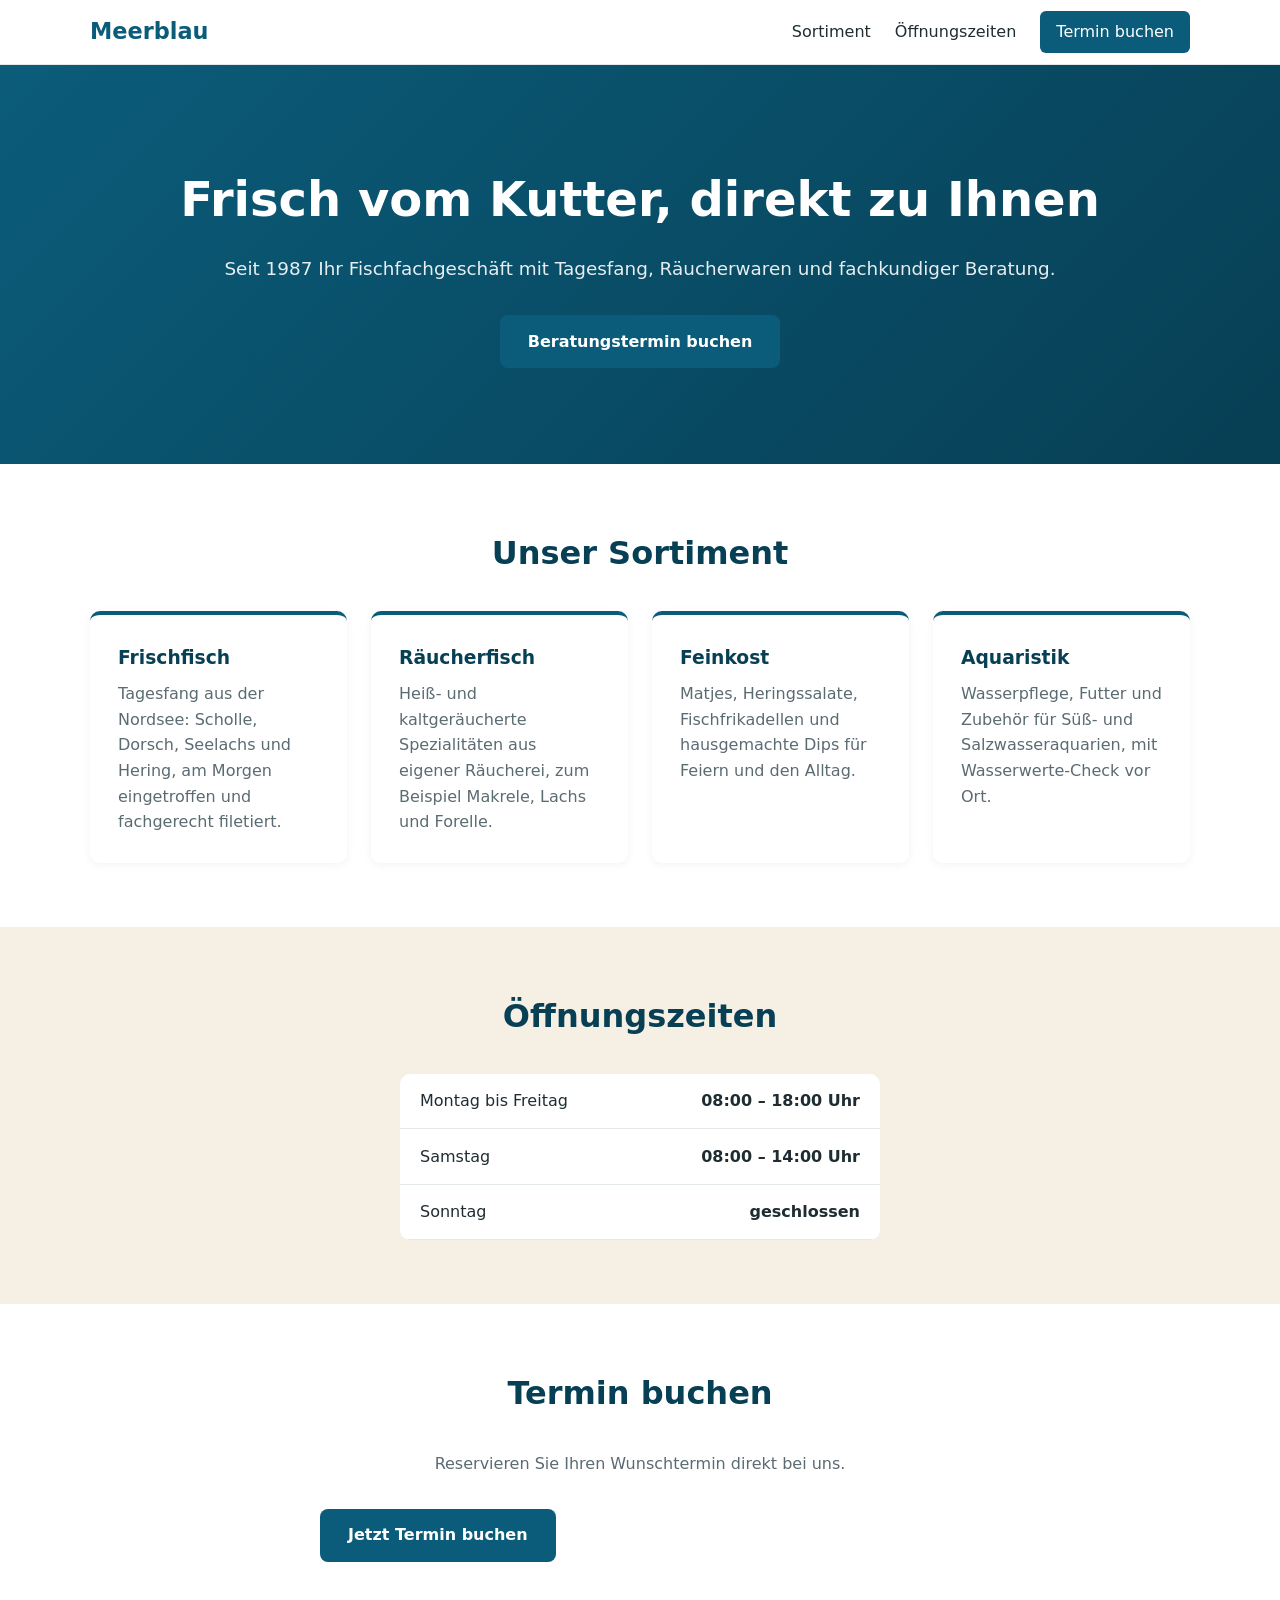
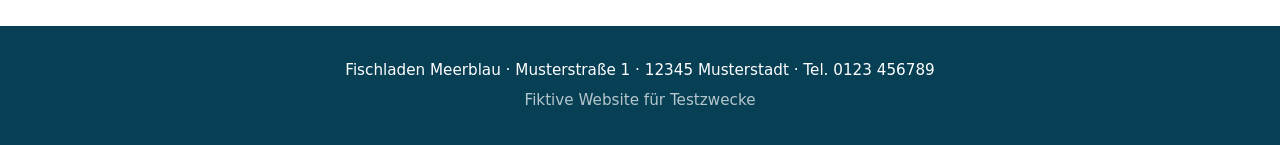
==== index.html @ 734668cf "Add files via upload" ====
<!DOCTYPE html>
<html lang="de">
<head>
  <meta charset="UTF-8">
  <meta name="viewport" content="width=device-width, initial-scale=1.0">
  <title>Fischladen Meerblau</title>
  <link rel="stylesheet" href="style.css">
</head>
<body>

  <header class="header">
    <div class="container header-inner">
      <a href="#" class="logo">Meerblau</a>
      <nav>
        <a href="#sortiment">Sortiment</a>
        <a href="#oeffnungszeiten">Öffnungszeiten</a>
        <a href="#buchung" class="btn-small">Termin buchen</a>
      </nav>
    </div>
  </header>

  <section class="hero">
    <div class="container">
      <h1>Frisch vom Kutter, direkt zu Ihnen</h1>
      <p>Seit 1987 Ihr Fischfachgeschäft mit Tagesfang, Räucherwaren und fachkundiger Beratung.</p>
      <a href="#buchung" class="btn">Beratungstermin buchen</a>
    </div>
  </section>

  <section id="sortiment" class="section">
    <div class="container">
      <h2>Unser Sortiment</h2>
      <div class="cards">
        <article class="card">
          <h3>Frischfisch</h3>
          <p>Tagesfang aus der Nordsee: Scholle, Dorsch, Seelachs und Hering, am Morgen eingetroffen und fachgerecht filetiert.</p>
        </article>
        <article class="card">
          <h3>Räucherfisch</h3>
          <p>Heiß- und kaltgeräucherte Spezialitäten aus eigener Räucherei, zum Beispiel Makrele, Lachs und Forelle.</p>
        </article>
        <article class="card">
          <h3>Feinkost</h3>
          <p>Matjes, Heringssalate, Fischfrikadellen und hausgemachte Dips für Feiern und den Alltag.</p>
        </article>
        <article class="card">
          <h3>Aquaristik</h3>
          <p>Wasserpflege, Futter und Zubehör für Süß- und Salzwasseraquarien, mit Wasserwerte-Check vor Ort.</p>
        </article>
      </div>
    </div>
  </section>

  <section id="oeffnungszeiten" class="section section-alt">
    <div class="container">
      <h2>Öffnungszeiten</h2>
      <table class="hours">
        <tr><td>Montag bis Freitag</td><td>08:00 – 18:00 Uhr</td></tr>
        <tr><td>Samstag</td><td>08:00 – 14:00 Uhr</td></tr>
        <tr><td>Sonntag</td><td>geschlossen</td></tr>
      </table>
    </div>
  </section>

<section id="buchung" class="section">
  <div class="container narrow">
    <h2>Termin buchen</h2>
    <p class="intro">Reservieren Sie Ihren Wunschtermin direkt bei uns.</p>
    <a href="https://meerblau.simplybook.it" target="_blank" rel="noopener" class="btn">Jetzt Termin buchen</a>
  </div>
</section>

  <footer class="footer">
    <div class="container">
      <p>Fischladen Meerblau · Musterstraße 1 · 12345 Musterstadt · Tel. 0123 456789</p>
      <p>Fiktive Website für Testzwecke</p>
    </div>
  </footer>

  <script src="script.js"></script>
</body>
</html>
---- style.css ----
* {
  box-sizing: border-box;
  margin: 0;
  padding: 0;
}

:root {
  --blue: #0b5c7a;
  --blue-dark: #073f54;
  --sand: #f5efe4;
  --text: #1f2d33;
  --muted: #5b6b72;
  --white: #ffffff;
  --error: #b3261e;
  --success: #1e7a3c;
}

body {
  font-family: system-ui, -apple-system, "Segoe UI", Roboto, sans-serif;
  color: var(--text);
  line-height: 1.6;
  background: var(--white);
}

a {
  color: inherit;
  text-decoration: none;
}

.container {
  width: min(1100px, 92%);
  margin: 0 auto;
}

.narrow {
  width: min(640px, 92%);
}

/* Header */
.header {
  position: sticky;
  top: 0;
  background: var(--white);
  border-bottom: 1px solid #e3e8ea;
  z-index: 10;
}

.header-inner {
  display: flex;
  justify-content: space-between;
  align-items: center;
  height: 64px;
}

.logo {
  font-size: 1.4rem;
  font-weight: 700;
  color: var(--blue);
}

nav {
  display: flex;
  gap: 1.5rem;
  align-items: center;
}

nav a:hover {
  color: var(--blue);
}

/* Hero */
.hero {
  background: linear-gradient(135deg, var(--blue), var(--blue-dark));
  color: var(--white);
  padding: 6rem 0;
  text-align: center;
}

.hero h1 {
  font-size: clamp(2rem, 4vw, 3rem);
  margin-bottom: 1rem;
}

.hero p {
  font-size: 1.15rem;
  margin-bottom: 2rem;
  opacity: 0.9;
}

/* Sections */
.section {
  padding: 4rem 0;
}

.section-alt {
  background: var(--sand);
}

.section h2 {
  font-size: 2rem;
  margin-bottom: 2rem;
  color: var(--blue-dark);
  text-align: center;
}

.intro {
  text-align: center;
  color: var(--muted);
  margin-bottom: 2rem;
}

/* Cards */
.cards {
  display: grid;
  grid-template-columns: repeat(auto-fit, minmax(230px, 1fr));
  gap: 1.5rem;
}

.card {
  background: var(--white);
  padding: 1.75rem;
  border-radius: 10px;
  border-top: 4px solid var(--blue);
  box-shadow: 0 2px 10px rgba(0, 0, 0, 0.05);
}

.card h3 {
  margin-bottom: 0.5rem;
  color: var(--blue-dark);
}

.card p {
  color: var(--muted);
}

/* Opening hours */
.hours {
  margin: 0 auto;
  border-collapse: collapse;
  width: min(480px, 100%);
  background: var(--white);
  border-radius: 10px;
  overflow: hidden;
}

.hours td {
  padding: 0.9rem 1.25rem;
  border-bottom: 1px solid #e3e8ea;
}

.hours td:last-child {
  text-align: right;
  font-weight: 600;
}

/* Buttons */
.btn {
  display: inline-block;
  background: var(--blue);
  color: var(--white);
  padding: 0.85rem 1.75rem;
  border: none;
  border-radius: 8px;
  font-size: 1rem;
  font-weight: 600;
  cursor: pointer;
  transition: background 0.2s;
}

.btn:hover {
  background: var(--blue-dark);
}

.btn:disabled {
  background: #9ab;
  cursor: not-allowed;
}

.btn-small {
  background: var(--blue);
  color: var(--white);
  padding: 0.5rem 1rem;
  border-radius: 6px;
}

/* Booking form */
.booking-form {
  background: var(--white);
  padding: 2rem;
  border-radius: 12px;
  box-shadow: 0 4px 18px rgba(0, 0, 0, 0.07);
  display: grid;
  gap: 1.1rem;
}

.field {
  display: flex;
  flex-direction: column;
  gap: 0.35rem;
}

.field label {
  font-weight: 600;
  font-size: 0.95rem;
}

.field input,
.field select,
.field textarea {
  padding: 0.7rem 0.9rem;
  border: 1px solid #c9d3d8;
  border-radius: 8px;
  font: inherit;
}

.field input:focus,
.field select:focus,
.field textarea:focus {
  outline: 2px solid var(--blue);
  border-color: var(--blue);
}

.field input.invalid,
.field select.invalid {
  border-color: var(--error);
}

.form-message {
  min-height: 1.5rem;
  font-weight: 600;
}

.form-message.error {
  color: var(--error);
}

.form-message.success {
  color: var(--success);
}

/* Footer */
.footer {
  background: var(--blue-dark);
  color: var(--white);
  padding: 2rem 0;
  text-align: center;
  font-size: 0.95rem;
}

.footer p + p {
  opacity: 0.7;
  margin-top: 0.4rem;
}

/* Responsive */
@media (max-width: 600px) {
  nav a:not(.btn-small) {
    display: none;
  }

  .hero {
    padding: 4rem 0;
  }

  .booking-form {
    padding: 1.25rem;
  }
}
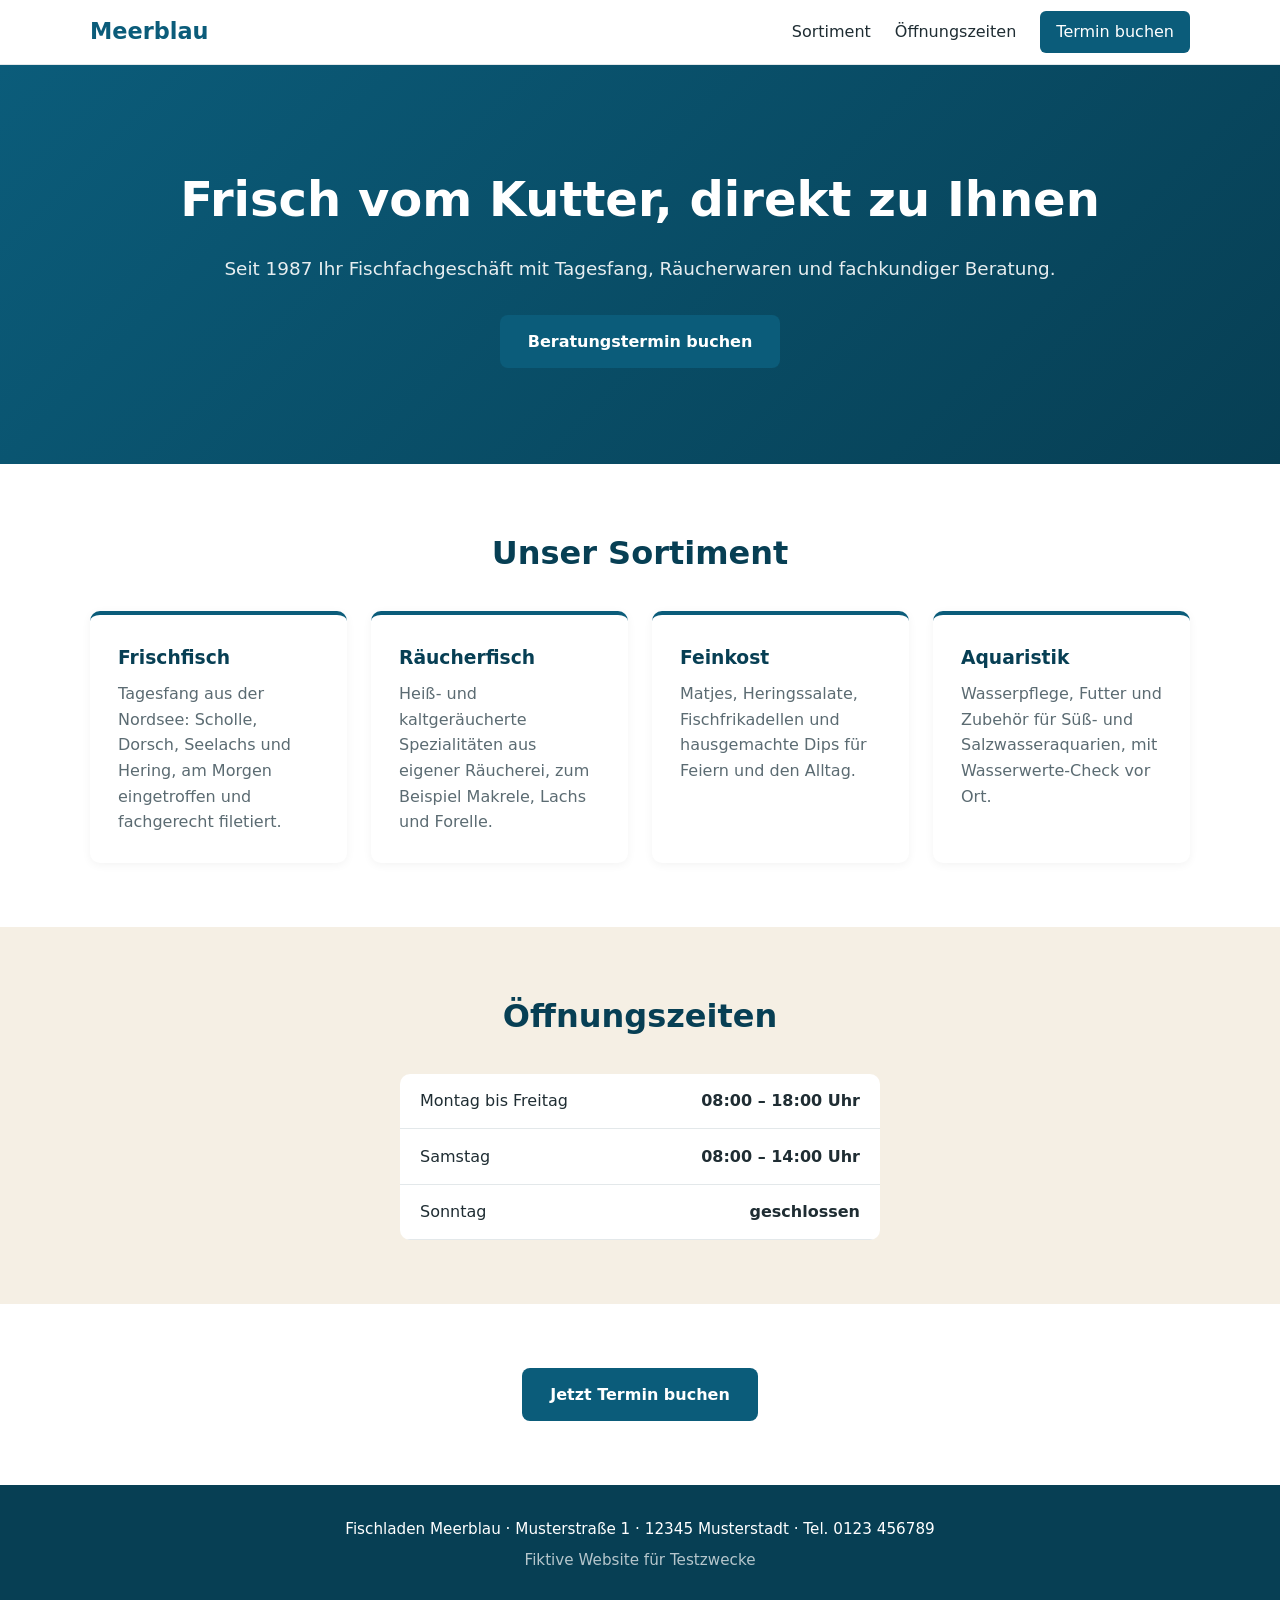
==== commit 21b4605e: "Update index.html" ====
--- a/index.html
+++ b/index.html
@@ -63,11 +63,9 @@
   </section>
 
 <section id="buchung" class="section">
-  <div class="container narrow">
-    <h2>Termin buchen</h2>
-    <p class="intro">Reservieren Sie Ihren Wunschtermin direkt bei uns.</p>
-    <a href="https://meerblau.simplybook.it" target="_blank" rel="noopener" class="btn">Jetzt Termin buchen</a>
-  </div>
+  <div class="center">
+  <a href="https:https://meerblau.simplybook.it" target="_blank" rel="noopener" class="btn">Jetzt Termin buchen</a>
+</div>
 </section>
 
   <footer class="footer">
@@ -79,4 +77,4 @@
 
   <script src="script.js"></script>
 </body>
-</html>+</html>
--- a/style.css
+++ b/style.css
@@ -265,4 +265,9 @@
   .booking-form {
     padding: 1.25rem;
   }
-}+
+}
+/* Button in Sektionen mittig ausrichten */
+.center {
+  text-align: center;
+}
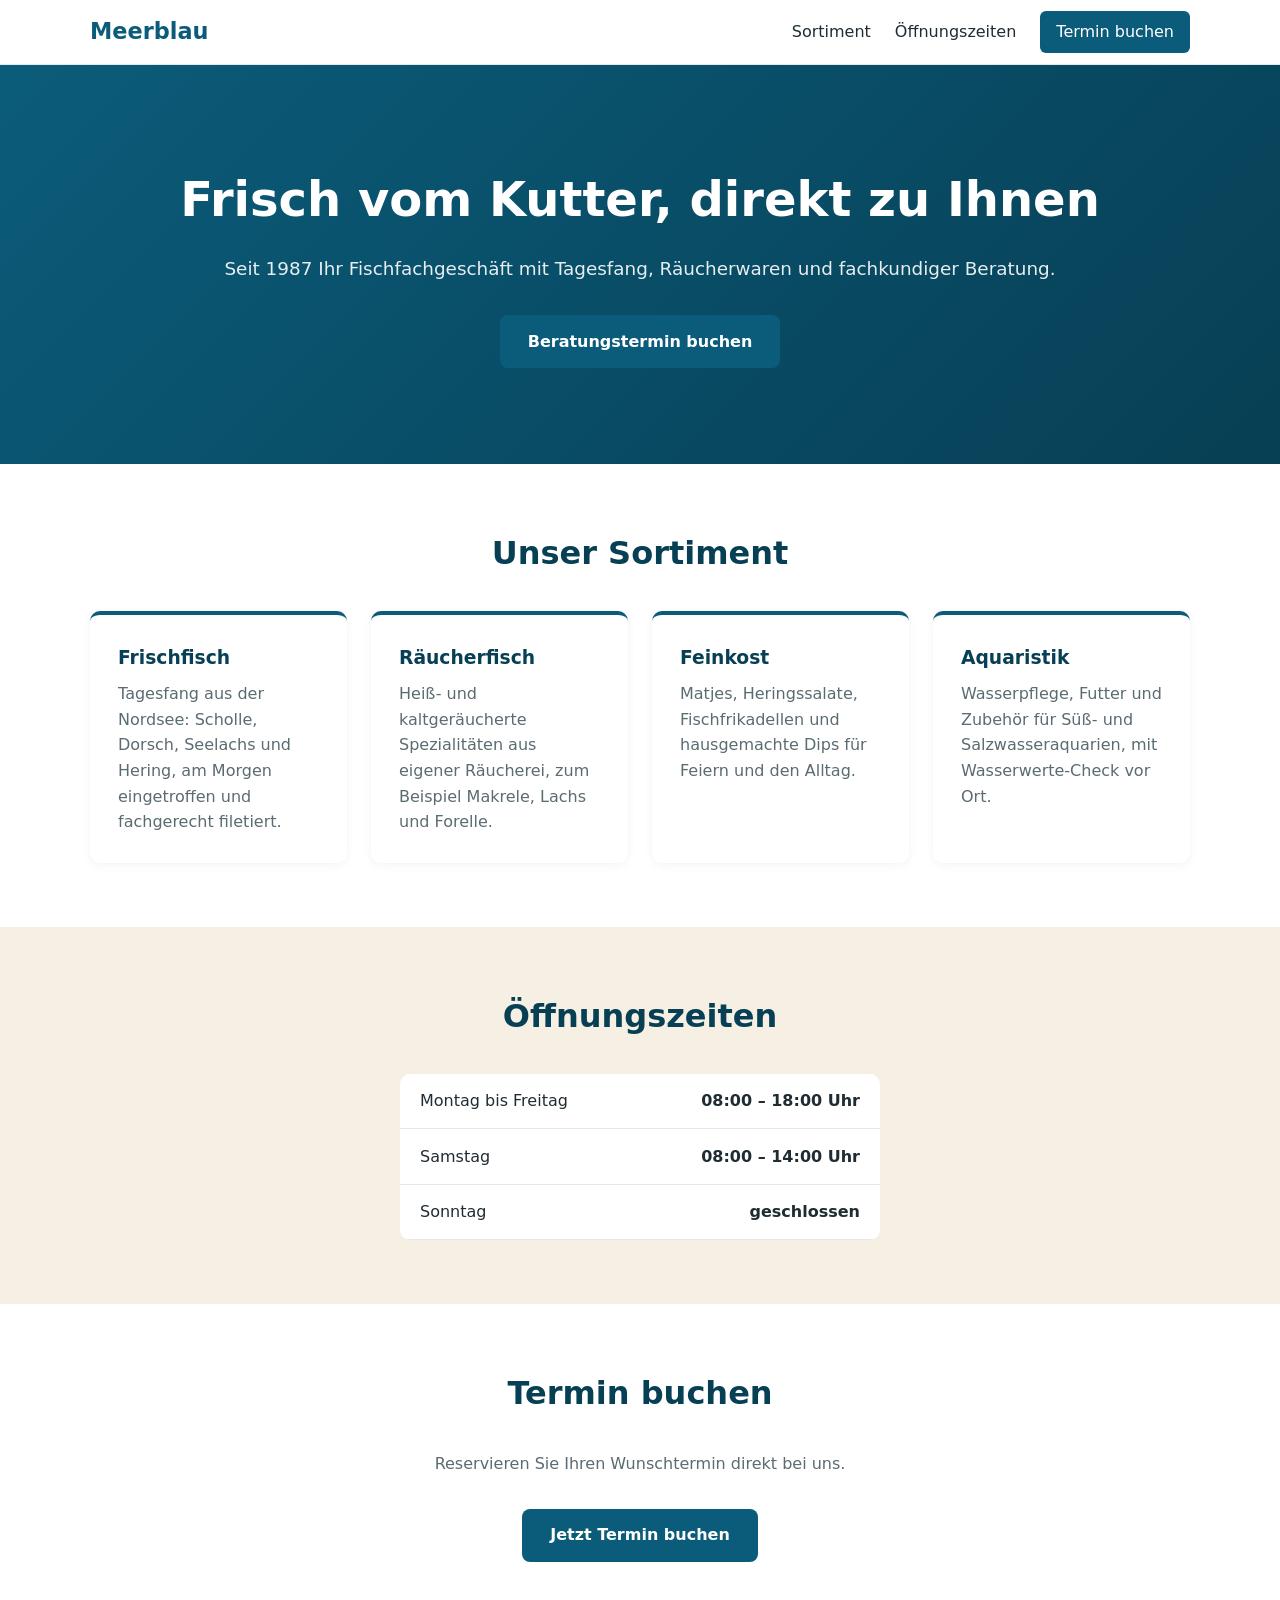
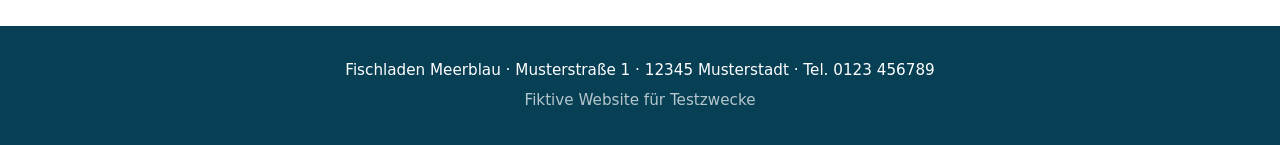
==== commit 7c380528: "Update index.html" ====
--- a/index.html
+++ b/index.html
@@ -63,11 +63,15 @@
   </section>
 
 <section id="buchung" class="section">
-  <div class="center">
-  <a href="https:https://meerblau.simplybook.it" target="_blank" rel="noopener" class="btn">Jetzt Termin buchen</a>
-</div>
+  <div class="container narrow">
+    <h2>Termin buchen</h2>
+    <p class="intro">Reservieren Sie Ihren Wunschtermin direkt bei uns.</p>
+    <div class="center">
+      <a href="https://meerblau.simplybook.it" target="_blank" rel="noopener" class="btn">Jetzt Termin buchen</a>
+    </div>
+  </div>
 </section>
-
+  
   <footer class="footer">
     <div class="container">
       <p>Fischladen Meerblau · Musterstraße 1 · 12345 Musterstadt · Tel. 0123 456789</p>
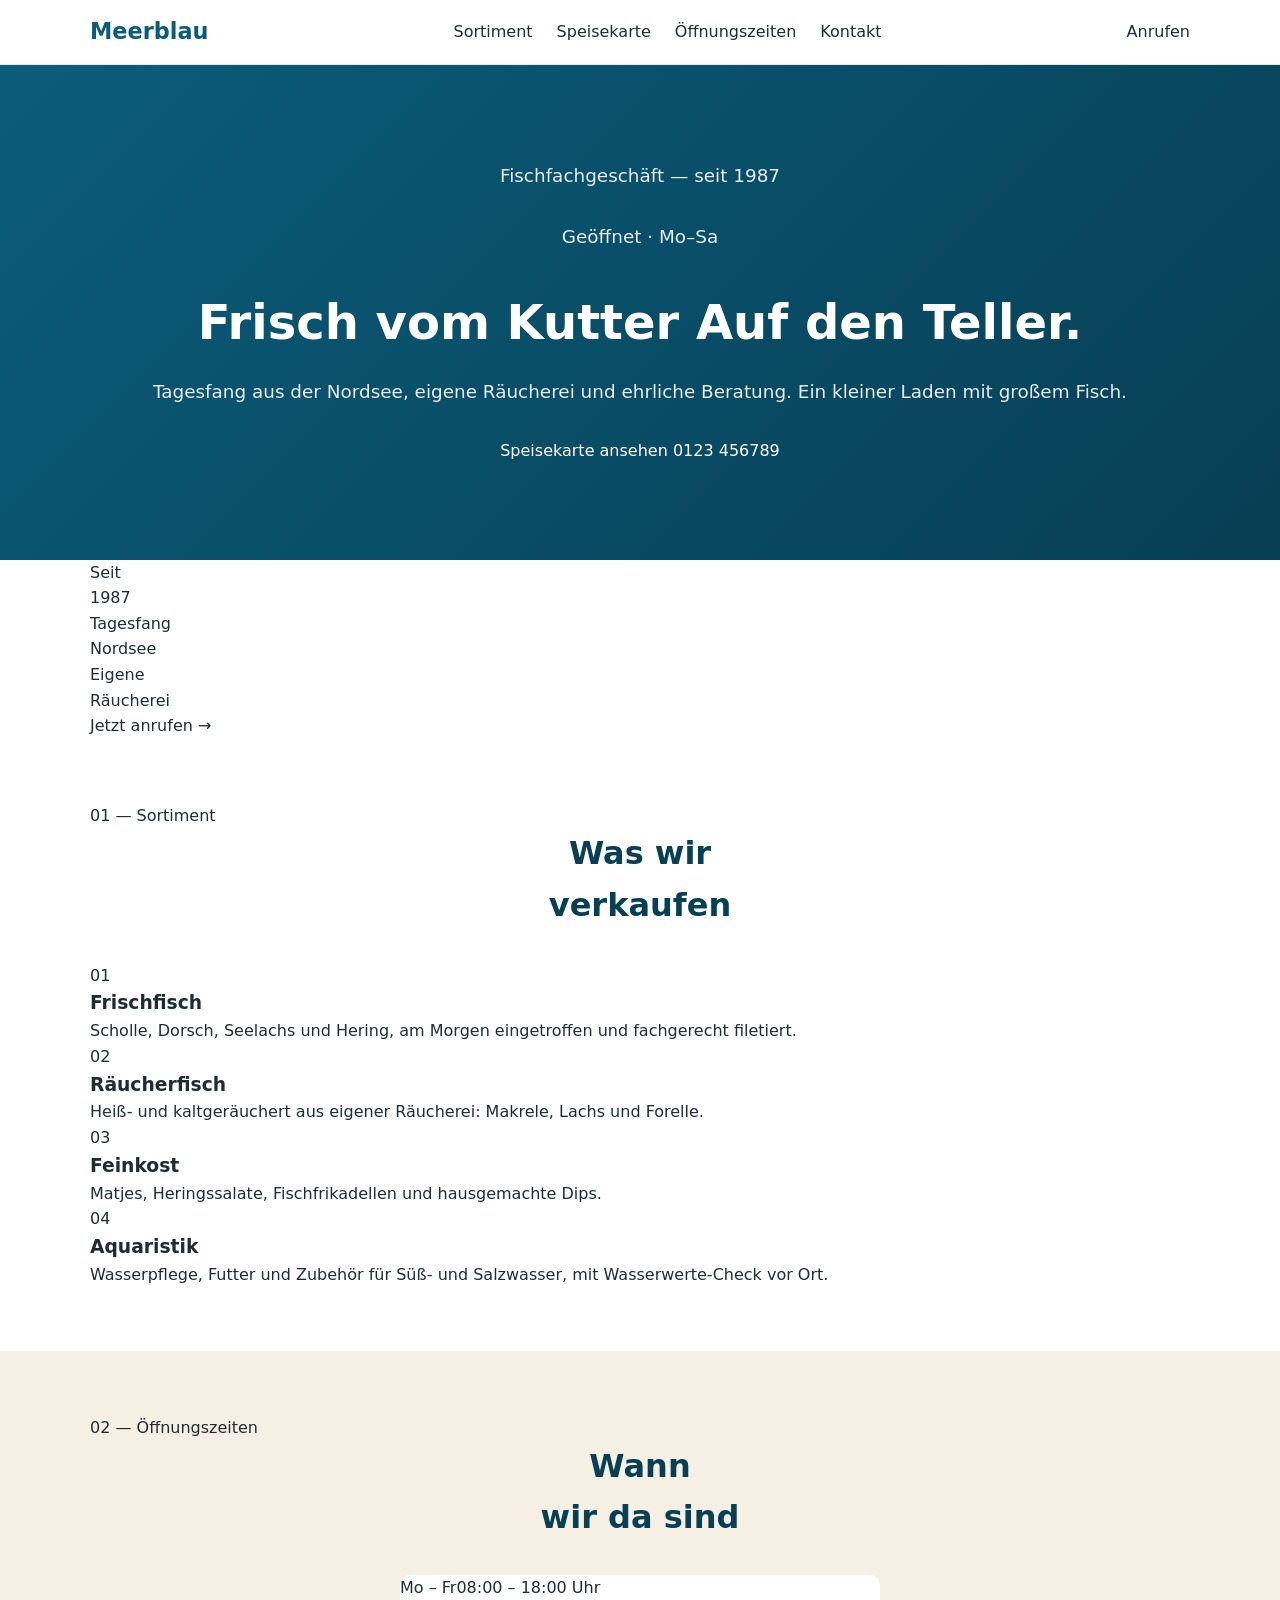
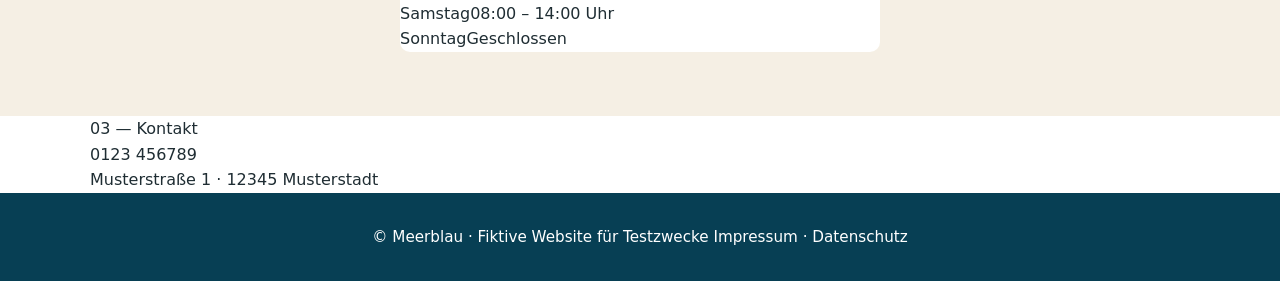
==== commit a3c31da9: "Revise index.html with new layout and content Updated the HTML structure, including new sections for" ====
--- a/index.html
+++ b/index.html
@@ -3,49 +3,88 @@
 <head>
   <meta charset="UTF-8">
   <meta name="viewport" content="width=device-width, initial-scale=1.0">
-  <title>Fischladen Meerblau</title>
+  <title>Meerblau · Fischladen</title>
+  <link rel="preconnect" href="https://fonts.googleapis.com">
+  <link rel="preconnect" href="https://fonts.gstatic.com" crossorigin>
+  <link href="https://fonts.googleapis.com/css2?family=Anton&display=swap" rel="stylesheet">
   <link rel="stylesheet" href="style.css">
 </head>
 <body>
 
   <header class="header">
     <div class="container header-inner">
-      <a href="#" class="logo">Meerblau</a>
-      <nav>
+      <a href="index.html" class="logo"><span class="dot"></span>Meerblau</a>
+      <nav class="mono">
         <a href="#sortiment">Sortiment</a>
+        <a href="menu.html">Speisekarte</a>
         <a href="#oeffnungszeiten">Öffnungszeiten</a>
-        <a href="#buchung" class="btn-small">Termin buchen</a>
+        <a href="#kontakt">Kontakt</a>
       </nav>
+      <a href="tel:+490123456789" class="btn-outline mono">Anrufen</a>
     </div>
   </header>
 
   <section class="hero">
-    <div class="container">
-      <h1>Frisch vom Kutter, direkt zu Ihnen</h1>
-      <p>Seit 1987 Ihr Fischfachgeschäft mit Tagesfang, Räucherwaren und fachkundiger Beratung.</p>
-      <a href="#buchung" class="btn">Beratungstermin buchen</a>
+    <div class="grid-lines" aria-hidden="true"></div>
+    <div class="container hero-inner">
+      <p class="mono eyebrow anim anim-1">Fischfachgeschäft — seit 1987</p>
+      <p class="mono status anim anim-1">
+        <span class="status-dot"></span>Geöffnet · Mo–Sa
+      </p>
+
+      <h1 class="display">
+        <span class="line anim anim-2">Frisch vom</span>
+        <span class="line outline anim anim-3">Kutter</span>
+        <span class="line anim anim-4"><span class="red">Auf</span> den Teller<span class="red">.</span></span>
+      </h1>
+
+      <div class="hero-bottom anim anim-5">
+        <p>Tagesfang aus der Nordsee, eigene Räucherei und ehrliche Beratung. Ein kleiner Laden mit großem Fisch.</p>
+        <div class="hero-actions">
+          <a href="menu.html" class="btn-red">Speisekarte ansehen</a>
+          <a href="tel:+490123456789" class="btn-outline">0123 456789</a>
+        </div>
+      </div>
+    </div>
+  </section>
+
+  <section class="stats">
+    <div class="container stats-inner">
+      <div><p class="mono muted">Seit</p><p class="display stat-num">1987</p></div>
+      <div><p class="mono muted">Tagesfang</p><p class="display stat-num">Nordsee</p></div>
+      <div><p class="mono muted">Eigene</p><p class="display stat-num">Räucherei</p></div>
+      <a href="tel:+490123456789" class="stat-cta">
+        <span class="display">Jetzt anrufen</span>
+        <span class="arrow">→</span>
+      </a>
     </div>
   </section>
 
   <section id="sortiment" class="section">
     <div class="container">
-      <h2>Unser Sortiment</h2>
-      <div class="cards">
-        <article class="card">
-          <h3>Frischfisch</h3>
-          <p>Tagesfang aus der Nordsee: Scholle, Dorsch, Seelachs und Hering, am Morgen eingetroffen und fachgerecht filetiert.</p>
+      <p class="mono eyebrow reveal">01 — Sortiment</p>
+      <h2 class="display section-title reveal">Was wir<br><span class="outline">verkaufen</span></h2>
+
+      <div class="list">
+        <article class="item reveal">
+          <span class="mono num">01</span>
+          <h3 class="display">Frischfisch</h3>
+          <p>Scholle, Dorsch, Seelachs und Hering, am Morgen eingetroffen und fachgerecht filetiert.</p>
         </article>
-        <article class="card">
-          <h3>Räucherfisch</h3>
-          <p>Heiß- und kaltgeräucherte Spezialitäten aus eigener Räucherei, zum Beispiel Makrele, Lachs und Forelle.</p>
+        <article class="item reveal">
+          <span class="mono num">02</span>
+          <h3 class="display">Räucherfisch</h3>
+          <p>Heiß- und kaltgeräuchert aus eigener Räucherei: Makrele, Lachs und Forelle.</p>
         </article>
-        <article class="card">
-          <h3>Feinkost</h3>
-          <p>Matjes, Heringssalate, Fischfrikadellen und hausgemachte Dips für Feiern und den Alltag.</p>
+        <article class="item reveal">
+          <span class="mono num">03</span>
+          <h3 class="display">Feinkost</h3>
+          <p>Matjes, Heringssalate, Fischfrikadellen und hausgemachte Dips.</p>
         </article>
-        <article class="card">
-          <h3>Aquaristik</h3>
-          <p>Wasserpflege, Futter und Zubehör für Süß- und Salzwasseraquarien, mit Wasserwerte-Check vor Ort.</p>
+        <article class="item reveal">
+          <span class="mono num">04</span>
+          <h3 class="display">Aquaristik</h3>
+          <p>Wasserpflege, Futter und Zubehör für Süß- und Salzwasser, mit Wasserwerte-Check vor Ort.</p>
         </article>
       </div>
     </div>
@@ -53,29 +92,31 @@
 
   <section id="oeffnungszeiten" class="section section-alt">
     <div class="container">
-      <h2>Öffnungszeiten</h2>
-      <table class="hours">
-        <tr><td>Montag bis Freitag</td><td>08:00 – 18:00 Uhr</td></tr>
-        <tr><td>Samstag</td><td>08:00 – 14:00 Uhr</td></tr>
-        <tr><td>Sonntag</td><td>geschlossen</td></tr>
-      </table>
+      <p class="mono eyebrow reveal">02 — Öffnungszeiten</p>
+      <h2 class="display section-title reveal">Wann<br><span class="outline">wir da sind</span></h2>
+
+      <ul class="hours reveal">
+        <li><span class="display">Mo – Fr</span><span class="mono">08:00 – 18:00 Uhr</span></li>
+        <li><span class="display">Samstag</span><span class="mono">08:00 – 14:00 Uhr</span></li>
+        <li><span class="display">Sonntag</span><span class="mono red-text">Geschlossen</span></li>
+      </ul>
     </div>
   </section>
 
-<section id="buchung" class="section">
-  <div class="container narrow">
-    <h2>Termin buchen</h2>
-    <p class="intro">Reservieren Sie Ihren Wunschtermin direkt bei uns.</p>
-    <div class="center">
-      <a href="https://meerblau.simplybook.it" target="_blank" rel="noopener" class="btn">Jetzt Termin buchen</a>
+  <section id="kontakt" class="contact">
+    <div class="container">
+      <p class="mono eyebrow reveal">03 — Kontakt</p>
+      <a href="tel:+490123456789" class="display phone reveal">0123 456789</a>
+      <p class="mono muted reveal">Musterstraße 1 · 12345 Musterstadt</p>
     </div>
-  </div>
-</section>
-  
+  </section>
+
   <footer class="footer">
-    <div class="container">
-      <p>Fischladen Meerblau · Musterstraße 1 · 12345 Musterstadt · Tel. 0123 456789</p>
-      <p>Fiktive Website für Testzwecke</p>
+    <div class="container footer-inner mono">
+      <span>© Meerblau · Fiktive Website für Testzwecke</span>
+      <span>
+        <a href="#">Impressum</a> · <a href="#">Datenschutz</a>
+      </span>
     </div>
   </footer>
 
